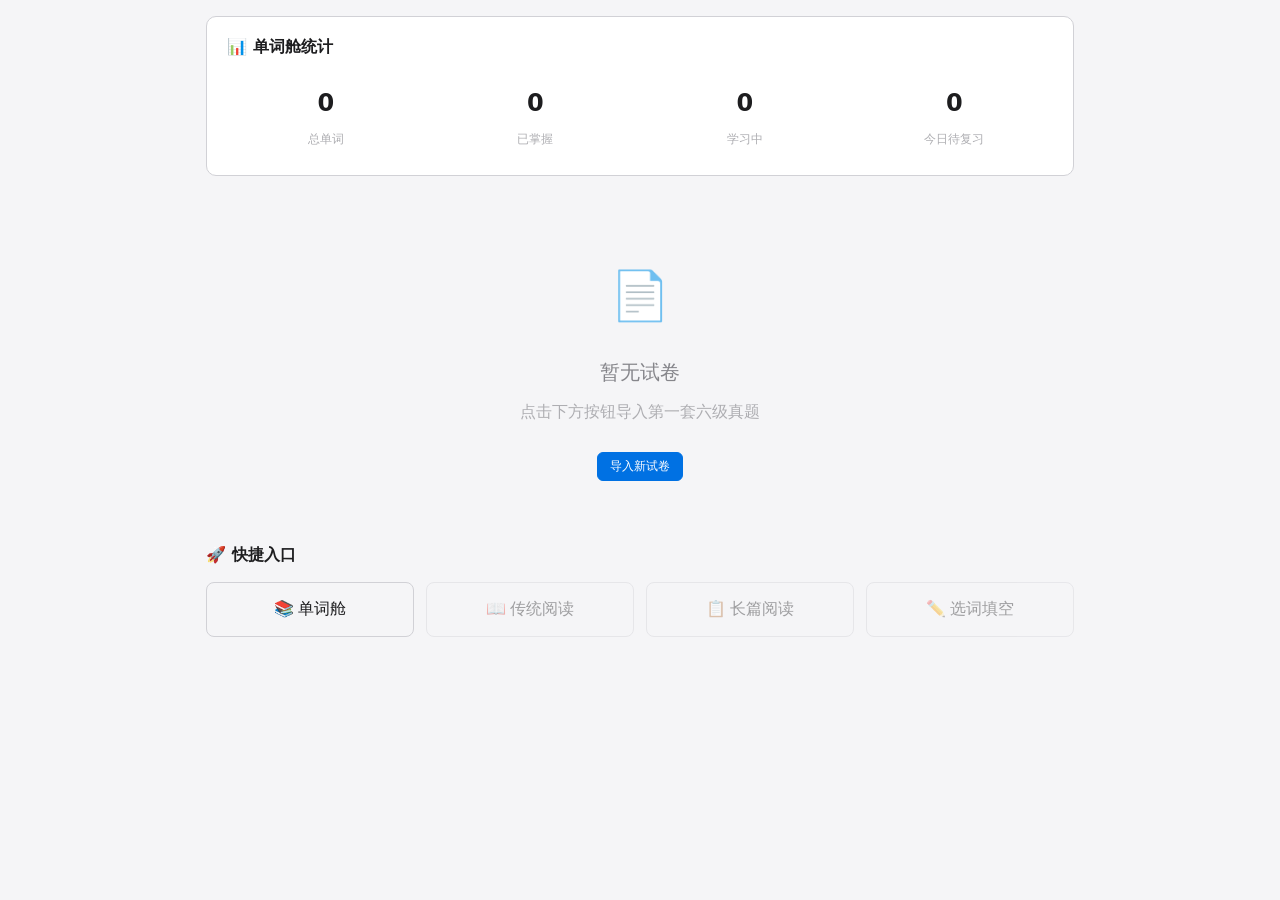
==== cet6-reading-platform/app.html @ dff2dc9e "refactor: SPA 平台整合 - 新建 app.html 作为唯一入口，hash 路由驱动 SPA 架构 - 新增 AppController 中央路由调度器 - 新增 CET6Shell 共" ====
<!DOCTYPE html>
<html lang="zh-CN">
<head>
  <meta charset="UTF-8">
  <meta name="viewport" content="width=device-width, initial-scale=1.0">
  <title>六级阅读突击手</title>
  <link rel="stylesheet" href="assets/css/theme.css">
  <link rel="stylesheet" href="assets/css/layout.css">
  <link rel="stylesheet" href="assets/css/longread.css">
  <link rel="stylesheet" href="assets/css/cloze.css">
  <link rel="stylesheet" href="assets/css/vocab.css">
  <style>
    .home-container {
      max-width: 900px;
      margin: 0 auto;
      padding: 16px;
    }
    .home-stats-bar {
      padding: 16px 20px;
      margin-bottom: 16px;
    }
    .stats-title {
      font-size: 16px;
      font-weight: 600;
      margin-bottom: 12px;
      color: var(--text1);
    }
    .stats-grid {
      display: grid;
      grid-template-columns: repeat(4, 1fr);
      gap: 12px;
    }
    .stat-item {
      text-align: center;
      padding: 8px;
      background: var(--bg2);
      border-radius: 6px;
    }
    .stat-num {
      font-size: 24px;
      font-weight: 700;
      color: var(--primary);
    }
    .stat-label {
      font-size: 12px;
      color: var(--text3);
      margin-top: 4px;
    }
    .home-section {
      margin-bottom: 24px;
    }
    .section-title {
      font-size: 16px;
      font-weight: 600;
      margin-bottom: 12px;
      color: var(--text1);
    }
    .exam-cards {
      display: grid;
      grid-template-columns: repeat(auto-fill, minmax(220px, 1fr));
      gap: 12px;
    }
    .exam-card {
      border: 1px solid var(--border);
      border-radius: 8px;
      padding: 16px;
      background: var(--bg1);
      cursor: pointer;
      transition: all 0.2s;
    }
    .exam-card:hover {
      border-color: var(--primary);
      box-shadow: 0 2px 8px rgba(0,0,0,0.08);
    }
    .exam-card.import-card {
      border: 2px dashed var(--border);
      background: var(--bg2);
    }
    .exam-card.import-card:hover {
      border-color: var(--primary);
      background: var(--bg1);
    }
    .exam-card-title {
      font-size: 15px;
      font-weight: 600;
      color: var(--text1);
      margin-bottom: 6px;
    }
    .exam-card-meta {
      font-size: 13px;
      color: var(--text3);
      margin-bottom: 10px;
    }
    .exam-card-modules {
      display: flex;
      flex-wrap: wrap;
      gap: 4px;
    }
    .module-tag {
      font-size: 11px;
      padding: 2px 6px;
      border-radius: 4px;
      background: var(--bg2);
      color: var(--text2);
    }
    .module-tag.reading {
      background: #e3f2fd;
      color: #1976d2;
    }
    .module-tag.matching {
      background: #e8f5e9;
      color: #388e3c;
    }
    .module-tag.cloze {
      background: #fff3e0;
      color: #f57c00;
    }
    .home-empty {
      text-align: center;
      padding: 60px 20px;
      color: var(--text3);
    }
    .empty-icon {
      font-size: 48px;
      margin-bottom: 16px;
    }
    .empty-title {
      font-size: 20px;
      margin-bottom: 8px;
      color: var(--text2);
    }
    .empty-desc {
      margin-bottom: 24px;
    }
    .quick-buttons {
      display: flex;
      flex-wrap: wrap;
      gap: 12px;
    }
    .quick-btn {
      flex: 1;
      min-width: 140px;
      padding: 16px;
      font-size: 16px;
      border: 1px solid var(--border);
      border-radius: 8px;
      background: var(--bg1);
      cursor: pointer;
      transition: all 0.2s;
      color: var(--text1);
    }
    .quick-btn:hover:not(:disabled) {
      border-color: var(--primary);
      background: var(--primary);
      color: white;
    }
    .quick-btn:disabled {
      opacity: 0.4;
      cursor: not-allowed;
    }
    .import-page {
      max-width: 800px;
      margin: 0 auto;
      padding: 16px;
    }
    .import-content {
      margin-top: 12px;
    }
    .import-section {
      border: 1px solid var(--border);
      border-radius: 8px;
      margin-bottom: 12px;
      overflow: hidden;
    }
    .import-section.collapsed .section-body {
      display: none;
    }
    .section-header {
      padding: 14px 16px;
      background: var(--bg2);
      cursor: pointer;
      display: flex;
      justify-content: space-between;
      align-items: center;
    }
    .section-header:hover {
      background: var(--bg3);
    }
    .section-header .section-title {
      margin: 0;
      font-weight: 600;
    }
    .toggle-icon {
      font-size: 13px;
      color: var(--text3);
    }
    .section-body {
      padding: 16px;
    }
    .form-row {
      display: flex;
      gap: 16px;
    }
    .form-group {
      flex: 1;
      margin-bottom: 16px;
    }
    .form-row .form-group {
      margin-bottom: 0;
    }
    .form-group label {
      display: block;
      font-size: 13px;
      color: var(--text2);
      margin-bottom: 6px;
    }
    .form-group input,
    .form-group textarea {
      width: 100%;
      padding: 8px 10px;
      border: 1px solid var(--border);
      border-radius: 4px;
      background: var(--bg1);
      color: var(--text1);
      font-size: 14px;
      box-sizing: border-box;
    }
    .form-group textarea {
      min-height: 100px;
      resize: vertical;
      font-family: monospace;
    }
    .form-group input:focus,
    .form-group textarea:focus {
      outline: none;
      border-color: var(--primary);
    }
    .processing-page {
      max-width: 500px;
      margin: 60px auto;
      padding: 16px;
    }
    .processing-card {
      padding: 24px;
      text-align: center;
    }
    .processing-title {
      font-size: 18px;
      font-weight: 600;
      margin-bottom: 16px;
      color: var(--text1);
    }
    .progress-bar {
      height: 16px;
      background: var(--bg2);
      border-radius: 8px;
      overflow: hidden;
      margin-bottom: 16px;
    }
    .progress-bar .ok {
      height: 100%;
      background: var(--primary);
      transition: width 0.3s;
      border-radius: 8px;
    }
    .processing-steps {
      text-align: left;
    }
    .processing-step {
      padding: 6px 0;
      font-size: 14px;
      color: var(--text3);
    }
    .processing-step.done {
      color: var(--text1);
    }
    .exam-detail {
      max-width: 800px;
      margin: 0 auto;
      padding: 16px;
    }
    .exam-detail-content {
      margin-top: 12px;
    }
    .exam-modules {
      display: grid;
      grid-template-columns: repeat(auto-fill, minmax(240px, 1fr));
      gap: 16px;
    }
    .module-card {
      border: 1px solid var(--border);
      border-radius: 8px;
      padding: 20px;
      background: var(--bg1);
      cursor: pointer;
      transition: all 0.2s;
    }
    .module-card:hover {
      border-color: var(--primary);
      box-shadow: 0 2px 8px rgba(0,0,0,0.08);
    }
    .module-card.reading {
      border-left: 4px solid #1976d2;
    }
    .module-card.matching {
      border-left: 4px solid #388e3c;
    }
    .module-card.cloze {
      border-left: 4px solid #f57c00;
    }
    .module-card-title {
      font-size: 16px;
      font-weight: 600;
      color: var(--text1);
      margin-bottom: 8px;
    }
    .module-card-status {
      font-size: 13px;
      color: var(--text3);
    }
  </style>
</head>
<body>
  <div id="app-root"></div>
  <script src="assets/js/cet6-utils.js"></script>
  <script src="assets/js/cet6-vocab.js"></script>
  <script src="assets/js/cet6-annotate.js"></script>
  <script src="assets/js/cet6-locateword.js"></script>
  <script src="assets/js/cet6-loader.js"></script>
  <script src="assets/js/cet6-engine.js"></script>
  <script src="assets/js/cet6-longread-engine.js"></script>
  <script src="assets/js/cet6-cloze-engine.js"></script>
  <script src="assets/js/cet6-vocab-engine.js"></script>
  <script src="assets/js/cet6-shell.js"></script>
  <script src="assets/js/app-controller.js"></script>
</body>
</html>
---- cet6-reading-platform/assets/css/theme.css ----
* { box-sizing: border-box; margin: 0; padding: 0; }

:root {
  --bg: #f5f5f7;
  --card: #fff;
  --border: #d1d1d6;
  --text: #1d1d1f;
  --text2: #86868b;
  --text3: #aeaeb2;
  --accent: #0071e3;
  --accent-light: #e8f4fd;
  --success: #34c759;
  --success-light: #e8f5e9;
  --warn: #ff9f0a;
  --warn-light: #fff8e1;
  --error: #ff3b30;
  --error-light: #ffebee;
  --tag-bg: #e8f4fd;
  --tag-border: #b6d4fe;
  --purple: #af52de;
  --purple-light: #f3e5f5;
  --shadow: 0 2px 12px rgba(0,0,0,0.08);
  --shadow-lg: 0 8px 32px rgba(0,0,0,0.15);
  --radius: 10px;
  --radius-sm: 6px;
}

@media (prefers-color-scheme: dark) {
  :root {
    --bg: #1d1d1f;
    --card: #2d2d2f;
    --border: #424245;
    --text: #f5f5f7;
    --text2: #98989d;
    --text3: #636366;
    --tag-bg: rgba(10,132,255,0.15);
    --tag-border: #0a84ff;
    --accent: #0a84ff;
    --accent-light: rgba(10,132,255,0.12);
    --purple-light: rgba(175,82,222,0.15);
    --success-light: rgba(52,199,89,0.15);
    --warn-light: rgba(255,159,10,0.12);
    --error-light: rgba(255,59,48,0.12);
    --shadow: 0 2px 12px rgba(0,0,0,0.3);
    --shadow-lg: 0 8px 32px rgba(0,0,0,0.4);
  }
}

html, body { height: 100%; }

body {
  font-family: -apple-system, BlinkMacSystemFont, "Segoe UI", "Microsoft YaHei", system-ui, sans-serif;
  background: var(--bg);
  color: var(--text);
  line-height: 1.8;
}

::-webkit-scrollbar { width: 6px; height: 6px; }
::-webkit-scrollbar-track { background: transparent; }
::-webkit-scrollbar-thumb { background: var(--border); border-radius: 3px; }
::-webkit-scrollbar-thumb:hover { background: var(--text3); }
---- cet6-reading-platform/assets/css/layout.css ----
.header {
  background: var(--card);
  border-bottom: 1px solid var(--border);
  padding: 12px 20px;
  display: flex;
  justify-content: space-between;
  align-items: center;
  flex-shrink: 0;
  flex-wrap: wrap;
  gap: 8px;
}
.header h1 { font-size: 16px; font-weight: 600; }
.header .meta { font-size: 12px; color: var(--text2); }
.header .header-actions { display: flex; gap: 8px; align-items: center; }

.tabs {
  display: flex;
  gap: 4px;
  padding: 8px 20px;
  background: var(--card);
  border-bottom: 1px solid var(--border);
  flex-shrink: 0;
  overflow-x: auto;
}
.tab {
  padding: 6px 14px;
  border-radius: var(--radius-sm);
  border: 1px solid var(--border);
  background: var(--card);
  cursor: pointer;
  font-size: 12px;
  font-weight: 500;
  white-space: nowrap;
  transition: all 0.15s;
  color: var(--text2);
}
.tab:hover { border-color: var(--accent); color: var(--text); }
.tab.active { background: var(--accent); color: #fff; border-color: var(--accent); }
.tab .badge { font-size: 10px; opacity: 0.7; margin-left: 2px; }

.main {
  flex: 1;
  display: flex;
  gap: 16px;
  padding: 16px 20px;
  overflow: hidden;
  min-height: 0;
}
.content { flex: 2; overflow-y: auto; min-width: 0; padding-right: 4px; }
.sidebar {
  flex: 1;
  min-width: 220px;
  max-width: 320px;
  display: flex;
  flex-direction: column;
  gap: 10px;
}

.phase { display: none; }
.phase.active { display: block; }

.card {
  background: var(--card);
  border: 1px solid var(--border);
  border-radius: var(--radius);
  padding: 16px;
  margin-bottom: 10px;
}
.card-title {
  font-weight: 600;
  font-size: 14px;
  margin-bottom: 10px;
  display: flex;
  justify-content: space-between;
  align-items: center;
  flex-wrap: wrap;
  gap: 6px;
}

.tag {
  font-size: 10px;
  padding: 2px 8px;
  border-radius: 4px;
  font-weight: 500;
  display: inline-block;
}
.tag-blue { background: var(--tag-bg); color: var(--accent); }
.tag-green { background: var(--success-light); color: #2e7d32; }
.tag-orange { background: var(--warn-light); color: #f57f17; }
.tag-red { background: var(--error-light); color: #c62828; }
.tag-detail { background: #e3f2fd; color: #1565c0; }
.tag-infer { background: #fce4ec; color: #c62828; }
.tag-main { background: var(--success-light); color: #2e7d32; }
.tag-attitude { background: var(--warn-light); color: #e65100; }

.passage { font-size: 14px; line-height: 2; }
.passage p { margin-bottom: 12px; }

.para-number {
  display: inline-flex;
  align-items: center;
  justify-content: center;
  font-size: 9px;
  font-weight: 700;
  color: var(--accent);
  background: var(--tag-bg);
  width: 20px;
  height: 20px;
  border-radius: 50%;
  margin-right: 8px;
  flex-shrink: 0;
  vertical-align: middle;
  position: relative;
  top: -1px;
}

.annotated {
  text-decoration: underline;
  text-decoration-color: #ff9800;
  text-decoration-thickness: 2px;
  text-underline-offset: 2px;
  cursor: pointer;
  position: relative;
  background: rgba(255, 152, 0, 0.08);
  border-radius: 2px;
  transition: background 0.2s;
}
.annotated:hover { background: rgba(255, 152, 0, 0.18); }

.annotated-tip {
  font-size: 9px;
  color: #e65100;
  vertical-align: super;
  line-height: 1;
  margin-left: 1px;
  font-style: normal;
  font-weight: 600;
  cursor: default;
}
.annotated-tip:hover {
  background: var(--warn-light);
  border-radius: 2px;
  padding: 0 2px;
}

.sentence-tag {
  display: inline-block;
  font-size: 10px;
  padding: 0 5px;
  border-radius: 3px;
  background: var(--tag-bg);
  color: var(--accent);
  margin-right: 4px;
  font-weight: 500;
}

.options-grid {
  display: grid;
  grid-template-columns: 1fr 1fr;
  gap: 6px;
  font-size: 13px;
}
.option-item {
  padding: 8px 12px;
  background: #f5f5f7;
  border-radius: var(--radius-sm);
  border: 2px solid transparent;
  cursor: pointer;
  transition: all 0.15s;
}
.option-item:hover { background: #e8e8ed; }
.option-item.selected { background: #d4edda; border-color: var(--success); font-weight: 500; }
.option-item.wrong { background: var(--error-light); border-color: var(--error); text-decoration: line-through; color: #999; }
.option-item.correct { background: #d4edda; border-color: var(--success); font-weight: 500; }

.mono {
  font-size: 12px;
  color: var(--text2);
  font-style: italic;
  margin-top: 8px;
  padding-top: 8px;
  border-top: 1px solid var(--border);
}

.center-box {
  background: var(--success-light);
  border: 1px solid var(--success);
  border-radius: var(--radius);
  padding: 14px;
  margin-bottom: 10px;
  font-size: 13px;
}
.center-box .label { font-weight: 600; margin-bottom: 4px; color: #2e7d32; }

.instruction-box {
  background: var(--accent-light);
  border-left: 4px solid var(--accent);
  padding: 12px 16px;
  margin-bottom: 14px;
  border-radius: 0 var(--radius-sm) var(--radius-sm) 0;
  font-size: 13px;
  color: var(--accent);
}

.locator {
  display: flex;
  gap: 6px;
  margin-bottom: 10px;
  flex-wrap: wrap;
}
.locator-item {
  background: var(--card);
  border: 1px solid var(--warn);
  border-radius: var(--radius-sm);
  padding: 6px 12px;
  font-size: 12px;
  flex: 1;
  text-align: center;
  min-width: 140px;
}

.analysis-box {
  background: var(--card);
  border: 1px solid var(--warn);
  border-left: 4px solid var(--warn);
  border-radius: 0 var(--radius-sm) var(--radius-sm) 0;
  padding: 14px;
  margin-bottom: 10px;
  font-size: 13px;
}

.tip-box {
  background: var(--warn-light);
  border: 1px solid var(--warn);
  border-radius: var(--radius-sm);
  padding: 12px;
  margin: 12px 0;
  font-size: 13px;
  color: #795548;
}

.progress-bar {
  height: 8px;
  background: #e0e0e0;
  border-radius: 4px;
  overflow: hidden;
  display: flex;
}
.progress-bar .ok { background: var(--success); }
.progress-bar .fail { background: var(--error); }

.score-display {
  display: flex;
  align-items: center;
  gap: 12px;
  margin-bottom: 12px;
}
.score-num {
  font-size: 36px;
  font-weight: 700;
  color: var(--success);
}
.score-desc { font-size: 14px; color: var(--text2); }

.answer-row {
  display: flex;
  align-items: center;
  gap: 8px;
  font-size: 13px;
  padding: 6px 10px;
  background: var(--success-light);
  border: 1px solid var(--success);
  border-radius: var(--radius-sm);
  margin-bottom: 4px;
}
.answer-row .qn { font-weight: 600; min-width: 28px; color: #2e7d32; }
.answer-row .ans-text { flex: 1; }
.answer-row .ans-tip { font-size: 11px; color: var(--text2); }

.skill-grid {
  display: grid;
  grid-template-columns: 1fr 1fr;
  gap: 6px;
}
.skill-item {
  background: var(--card);
  border: 1px solid var(--border);
  border-radius: var(--radius-sm);
  padding: 10px;
  text-align: center;
  font-size: 12px;
}
.skill-item .num { font-weight: 600; font-size: 18px; color: var(--accent); }

.vocab-grid {
  display: grid;
  grid-template-columns: 1fr 1fr 1fr;
  gap: 4px;
  font-size: 12px;
}
.vocab-grid-item {
  background: #f8f9fa;
  border-radius: 4px;
  padding: 4px 8px;
  text-align: center;
}

.review-item {
  background: var(--card);
  border: 1px solid var(--border);
  border-left: 4px solid var(--accent);
  border-radius: 0 var(--radius-sm) var(--radius-sm) 0;
  padding: 14px;
  margin-bottom: 10px;
  font-size: 13px;
}
.review-item strong { color: var(--accent); }

.vocab-panel {
  background: var(--card);
  border: 1px solid var(--border);
  border-radius: var(--radius);
  padding: 12px;
  display: flex;
  flex-direction: column;
  max-height: 50%;
  overflow: hidden;
}
.vocab-panel .title {
  font-weight: 600;
  font-size: 13px;
  margin-bottom: 8px;
  display: flex;
  justify-content: space-between;
  align-items: center;
  flex-shrink: 0;
}
.vocab-panel .title .count { color: var(--accent); }
.vocab-list { flex: 1; overflow-y: auto; min-height: 60px; }
.vocab-item {
  background: #f8f9fa;
  border-radius: var(--radius-sm);
  padding: 6px 8px;
  margin-bottom: 4px;
  font-size: 12px;
  border-left: 3px solid var(--accent);
  display: flex;
  justify-content: space-between;
  align-items: center;
}
.vocab-item .word { font-weight: 600; font-size: 13px; }
.vocab-item .src { font-size: 10px; color: var(--text2); }
.vocab-item .del { color: var(--error); cursor: pointer; font-size: 11px; padding: 2px 4px; }
.vocab-empty { color: var(--text3); font-size: 12px; text-align: center; padding: 20px; }

.summary-panel {
  background: var(--card);
  border: 1px solid var(--border);
  border-radius: var(--radius);
  padding: 12px;
}

.annotate-panel {
  background: var(--card);
  border: 1px solid var(--border);
  border-radius: var(--radius);
  padding: 12px;
  display: flex;
  flex-direction: column;
  max-height: 40%;
  overflow: hidden;
}
.annotate-panel .title {
  font-weight: 600;
  font-size: 13px;
  margin-bottom: 6px;
  display: flex;
  justify-content: space-between;
  align-items: center;
  flex-shrink: 0;
}
.annotate-panel .title .count { color: var(--warn); }
.annotate-list { flex: 1; overflow-y: auto; min-height: 50px; }
.annotate-item {
  background: rgba(255, 152, 0, 0.08);
  border-radius: var(--radius-sm);
  padding: 6px 8px;
  margin-bottom: 4px;
  font-size: 12px;
  border-left: 3px solid #ff9800;
  display: flex;
  justify-content: space-between;
  align-items: flex-start;
}
.annotate-item .a-text { font-weight: 600; font-size: 12px; }
.annotate-item .a-para { font-size: 10px; color: var(--text2); }
.annotate-item .a-note { font-size: 10px; color: #e65100; margin-top: 2px; }
.annotate-item .del { color: var(--error); cursor: pointer; font-size: 11px; padding: 2px 4px; flex-shrink: 0; }
.annotate-empty { color: var(--text3); font-size: 12px; text-align: center; padding: 16px; }

.btn {
  padding: 5px 12px;
  border-radius: var(--radius-sm);
  border: 1px solid var(--border);
  background: var(--card);
  cursor: pointer;
  font-size: 12px;
  font-weight: 500;
  color: var(--text);
  transition: all 0.15s;
}
.btn:hover { border-color: var(--accent); }
.btn-accent { background: var(--accent); color: #fff; border-color: var(--accent); }
.btn-accent:hover { opacity: 0.9; }
.btn-danger { color: var(--error); border-color: var(--error); }
.btn-danger:hover { background: var(--error-light); }

#word-popup {
  display: none;
  position: fixed;
  background: var(--card);
  border: 1px solid var(--border);
  border-radius: var(--radius);
  padding: 12px 16px;
  box-shadow: var(--shadow-lg);
  z-index: 999;
  font-size: 13px;
  min-width: 260px;
}
#word-popup .selected-text { font-weight: 600; margin-bottom: 8px; word-break: break-all; font-size: 14px; }
#word-popup .popup-input {
  width: 100%;
  padding: 6px 8px;
  border: 1px solid var(--border);
  border-radius: var(--radius-sm);
  font-size: 12px;
  background: var(--card);
  color: var(--text);
  margin-bottom: 8px;
  outline: none;
}
#word-popup .popup-input:focus { border-color: var(--accent); }
#word-popup .btn-group { display: flex; gap: 6px; flex-wrap: wrap; }
#word-popup .btn-row { display: flex; gap: 6px; margin-top: 4px; }
#word-popup .btn-add { background: var(--accent); color: #fff; border: none; padding: 6px 12px; border-radius: var(--radius-sm); cursor: pointer; font-size: 12px; font-weight: 500; }
#word-popup .btn-add:hover { opacity: 0.9; }
#word-popup .btn-annotate { background: var(--warn); color: #fff; border: none; padding: 6px 12px; border-radius: var(--radius-sm); cursor: pointer; font-size: 12px; font-weight: 500; }
#word-popup .btn-annotate:hover { opacity: 0.9; }
#word-popup .btn-underline { background: #ff9800; color: #fff; border: none; padding: 6px 12px; border-radius: var(--radius-sm); cursor: pointer; font-size: 12px; font-weight: 500; }
#word-popup .btn-underline:hover { opacity: 0.9; }
#word-popup .btn-cancel { background: #f0f0f0; color: var(--text2); border: none; padding: 6px 12px; border-radius: var(--radius-sm); cursor: pointer; font-size: 12px; }
#word-popup .popup-hint { font-size: 10px; color: var(--text3); margin-top: 4px; }

@media (max-width: 768px) {
  .main { flex-direction: column; padding: 10px; }
  .sidebar { max-width: none; min-width: 0; }
  .options-grid { grid-template-columns: 1fr; }
  .header { padding: 10px; }
  .tabs { padding: 6px 10px; }
  .skills-grid { grid-template-columns: 1fr; }
  .vocab-grid { grid-template-columns: 1fr 1fr; }
}
---- cet6-reading-platform/assets/css/longread.css ----
.timer-bar {
  background: var(--card);
  border-bottom: 1px solid var(--border);
  padding: 10px 20px;
  display: flex;
  align-items: center;
  gap: 16px;
  flex-shrink: 0;
}
.timer-main {
  font-size: 28px;
  font-weight: 700;
  font-variant-numeric: tabular-nums;
  color: var(--accent);
  min-width: 70px;
}
.timer-main.warning { color: var(--warn); }
.timer-main.danger { color: var(--error); animation: timer-pulse 1s infinite; }
@keyframes timer-pulse {
  0%, 100% { opacity: 1; }
  50% { opacity: 0.5; }
}
.timer-info {
  font-size: 12px;
  color: var(--text2);
  flex: 1;
}
.timer-info .segment {
  margin-right: 12px;
}
.timer-actions {
  display: flex;
  gap: 6px;
}

.per-question-timer {
  font-size: 11px;
  color: var(--text3);
  min-width: 40px;
  text-align: right;
}
.per-question-timer.over { color: var(--error); font-weight: 600; }

.giveup-hint {
  display: none;
  font-size: 11px;
  color: var(--warn);
  font-weight: 500;
  margin-left: 8px;
}
.giveup-hint.show { display: inline; }

.matching-layout {
  display: flex;
  gap: 16px;
  flex: 1;
  padding: 12px 20px;
  overflow: hidden;
  min-height: 0;
}
.matching-passage {
  flex: 1;
  overflow-y: auto;
  padding-right: 8px;
  min-width: 0;
}
.matching-options {
  flex: 1;
  overflow-y: auto;
  min-width: 300px;
  max-width: 480px;
}

.para-block {
  background: var(--card);
  border: 1px solid var(--border);
  border-radius: var(--radius);
  padding: 12px 16px;
  margin-bottom: 8px;
  transition: all 0.2s;
  position: relative;
}
.para-block.active {
  border-color: var(--accent);
  background: var(--accent-light);
}
.para-block.matched {
  border-color: var(--success);
  background: var(--success-light);
}
.para-badge {
  display: inline-flex;
  align-items: center;
  justify-content: center;
  width: 28px;
  height: 28px;
  border-radius: 50%;
  background: var(--tag-bg);
  color: var(--accent);
  font-weight: 700;
  font-size: 13px;
  margin-right: 10px;
  flex-shrink: 0;
}
.para-block.matched .para-badge {
  background: var(--success-light);
  color: #2e7d32;
}
.para-matched-tags {
  display: inline-flex;
  gap: 4px;
  margin-left: 8px;
  font-size: 10px;
}
.para-matched-tag {
  background: var(--success);
  color: #fff;
  padding: 1px 6px;
  border-radius: 3px;
  font-weight: 600;
}
.para-header {
  display: flex;
  align-items: center;
  margin-bottom: 6px;
}
.para-text {
  font-size: 13px;
  line-height: 1.9;
  color: var(--text);
}

.option-match-card {
  background: var(--card);
  border: 1px solid var(--border);
  border-radius: var(--radius);
  padding: 12px;
  margin-bottom: 8px;
  transition: all 0.15s;
}
.option-match-card.matched {
  border-color: var(--success);
  background: var(--success-light);
}
.option-match-card.gave-up {
  border-color: var(--warn);
  background: var(--warn-light);
  opacity: 0.7;
}
.option-match-card.overtime {
  border-color: var(--error);
  border-style: dashed;
}
.option-match-id {
  font-weight: 700;
  font-size: 14px;
  color: var(--accent);
  margin-bottom: 6px;
  display: flex;
  justify-content: space-between;
  align-items: center;
}
.option-match-id .id-num { font-size: 16px; }
.option-match-text {
  font-size: 13px;
  line-height: 1.7;
  margin-bottom: 10px;
  color: var(--text);
}
.option-match-status {
  font-size: 10px;
  padding: 2px 6px;
  border-radius: 3px;
  font-weight: 500;
}
.option-match-status.matched-status { background: var(--success-light); color: #2e7d32; }
.option-match-status.gaveup-status { background: var(--warn-light); color: #f57f17; }
.option-match-status.overtime-status { background: var(--error-light); color: #c62828; }
.option-match-status.pending-status { background: #f0f0f0; color: var(--text2); }

.para-selector {
  display: flex;
  gap: 4px;
  flex-wrap: wrap;
}
.para-select-btn {
  width: 32px;
  height: 32px;
  border-radius: var(--radius-sm);
  border: 2px solid var(--border);
  background: var(--card);
  cursor: pointer;
  font-weight: 600;
  font-size: 13px;
  color: var(--text);
  transition: all 0.15s;
  display: flex;
  align-items: center;
  justify-content: center;
}
.para-select-btn:hover { border-color: var(--accent); color: var(--accent); }
.para-select-btn.selected {
  background: var(--success);
  color: #fff;
  border-color: var(--success);
}
.para-select-btn.disabled {
  opacity: 0.4;
  cursor: not-allowed;
}
.giveup-btn {
  padding: 4px 12px;
  border-radius: var(--radius-sm);
  border: 1px solid var(--warn);
  background: var(--card);
  cursor: pointer;
  font-size: 11px;
  color: var(--warn);
  font-weight: 500;
  transition: all 0.15s;
  margin-left: 4px;
}
.giveup-btn:hover { background: var(--warn-light); }
.giveup-btn.active { background: var(--warn); color: #fff; }
.giveup-btn.undo {
  border-color: var(--success);
  color: var(--success);
}
.giveup-btn.undo:hover { background: var(--success-light); }

.location-tags {
  display: flex;
  gap: 4px;
  flex-wrap: wrap;
  margin-bottom: 8px;
}
.location-tag {
  font-size: 10px;
  padding: 2px 8px;
  border-radius: 10px;
  font-weight: 500;
}
.location-tag.proper { background: #e3f2fd; color: #1565c0; }
.location-tag.normal { background: #e8f5e9; color: #2e7d32; }
.location-tag.comp { background: #fff8e1; color: #f57f17; }

.timing-chart {
  display: flex;
  align-items: flex-end;
  gap: 6px;
  height: 160px;
  padding: 10px 0;
  border-bottom: 1px solid var(--border);
  margin-bottom: 12px;
}
.timing-bar-group {
  flex: 1;
  display: flex;
  flex-direction: column;
  align-items: center;
  gap: 4px;
}
.timing-bar {
  width: 100%;
  max-width: 40px;
  border-radius: 4px 4px 0 0;
  transition: height 0.3s;
  min-height: 4px;
  position: relative;
}
.timing-bar.normal { background: var(--success); }
.timing-bar.warn { background: var(--warn); }
.timing-bar.danger { background: var(--error); }
.timing-bar.gaveup { background: #e0e0e0; }
.timing-bar-label {
  font-size: 10px;
  color: var(--text2);
  text-align: center;
}
.timing-bar-value {
  font-size: 9px;
  color: var(--text3);
  text-align: center;
}

.giveup-summary {
  background: var(--card);
  border: 1px solid var(--warn);
  border-radius: var(--radius);
  padding: 14px;
  margin-bottom: 10px;
}
.giveup-summary .title {
  font-weight: 600;
  font-size: 14px;
  color: #f57f17;
  margin-bottom: 8px;
}
.giveup-item {
  display: flex;
  justify-content: space-between;
  align-items: center;
  padding: 6px 0;
  border-bottom: 1px solid var(--border);
  font-size: 13px;
}
.giveup-item:last-child { border-bottom: none; }
.giveup-item .reason { font-size: 11px; color: var(--text2); }

.synonym-box {
  background: var(--card);
  border: 1px solid var(--border);
  border-left: 4px solid var(--accent);
  border-radius: 0 var(--radius-sm) var(--radius-sm) 0;
  padding: 10px 14px;
  margin: 6px 0;
  font-size: 13px;
}
.synonym-box .map-item {
  display: flex;
  gap: 8px;
  padding: 4px 0;
  font-size: 12px;
}
.synonym-box .opt-text { color: var(--accent); font-weight: 500; }
.synonym-box .arrow-icon { color: var(--text3); }
.synonym-box .para-text { color: var(--success); font-weight: 500; }

.highlight-proper { background: rgba(21,101,192,0.12); padding: 0 2px; border-radius: 2px; }
.highlight-number { background: rgba(46,125,50,0.12); padding: 0 2px; border-radius: 2px; }
.highlight-comp { background: rgba(245,127,23,0.12); padding: 0 2px; border-radius: 2px; }

.passage-scroll {
  max-height: 400px;
  overflow-y: auto;
  padding-right: 4px;
}

.option-analysis-card {
  background: var(--bg);
  border: 1px solid var(--border);
  border-radius: var(--radius);
  padding: 12px 14px;
  margin-bottom: 8px;
}
.option-analysis-header {
  display: flex;
  align-items: center;
  gap: 8px;
  margin-bottom: 6px;
}
.option-analysis-header .id-num {
  font-size: 16px;
  font-weight: 700;
  color: var(--accent);
}
.option-analysis-header .location-tags {
  margin-bottom: 0;
}
.option-analysis-text {
  font-size: 13px;
  line-height: 1.7;
  color: var(--text);
  margin-bottom: 8px;
}
.thinking-prompt {
  font-size: 12px;
  line-height: 1.7;
  color: var(--text2);
  background: var(--card);
  border: 1px solid var(--border);
  border-left: 3px solid var(--accent);
  border-radius: 0 var(--radius-sm) var(--radius-sm) 0;
  padding: 8px 12px;
  margin-top: 4px;
}
.overall-analysis {
  font-size: 13px;
  line-height: 1.8;
  color: var(--text);
  padding: 8px 0;
}

.locate-highlight {
  background: rgba(255, 235, 59, 0.35);
  padding: 1px 3px;
  border-radius: 2px;
  font-weight: 500;
}

.locateword-panel {
  background: var(--card);
  border: 1px solid var(--border);
  border-radius: var(--radius);
  padding: 10px;
  margin-bottom: 8px;
}
.locateword-panel .title {
  display: flex;
  justify-content: space-between;
  align-items: center;
  font-weight: 600;
  font-size: 13px;
  margin-bottom: 6px;
}
.locateword-panel .count {
  font-size: 11px;
  color: var(--text3);
  font-weight: 400;
}
.locateword-list {
  max-height: 120px;
  overflow-y: auto;
}
.locateword-empty {
  font-size: 11px;
  color: var(--text3);
  text-align: center;
  padding: 8px;
}
.locateword-item {
  display: flex;
  justify-content: space-between;
  align-items: center;
  padding: 3px 0;
  font-size: 12px;
  border-bottom: 1px solid var(--border);
}
.locateword-item:last-child { border-bottom: none; }
.locateword-item .lw-id {
  font-weight: 600;
  color: var(--accent);
  margin-right: 6px;
  font-size: 10px;
}
.locateword-item .lw-word {
  color: var(--text);
}
.locateword-item .del {
  cursor: pointer;
  color: var(--text3);
  font-size: 12px;
  padding: 0 4px;
}
.locateword-item .del:hover { color: var(--error); }

.matched-para-toggle {
  font-size: 11px;
  color: var(--accent);
  cursor: pointer;
  padding: 4px 0;
  margin-bottom: 4px;
  user-select: none;
}
.matched-para-toggle:hover {
  text-decoration: underline;
}
.matched-para-content {
  margin-bottom: 8px;
}

.locate-compare {
  margin-top: 6px;
  padding-top: 6px;
  border-top: 1px dashed var(--border);
}
.locate-compare-tag {
  display: inline-block;
  font-size: 10px;
  padding: 1px 5px;
  border-radius: 3px;
  margin: 1px 2px;
}
.locate-compare-tag.user {
  background: rgba(255, 235, 59, 0.3);
  color: #f57f17;
}
.locate-compare-tag.correct {
  background: rgba(46, 125, 50, 0.1);
  color: #2e7d32;
}

.locate-stat-item {
  display: flex;
  align-items: center;
  gap: 8px;
  padding: 6px 0;
  border-bottom: 1px solid var(--border);
  font-size: 12px;
}
.locate-stat-item:last-child { border-bottom: none; }
.locate-stat-id {
  font-weight: 600;
  color: var(--accent);
  min-width: 36px;
}
.locate-stat-words {
  flex: 1;
  display: flex;
  gap: 4px;
  flex-wrap: wrap;
}
.locate-stat-tag {
  font-size: 10px;
  padding: 1px 6px;
  border-radius: 3px;
}
.locate-stat-tag.hit {
  background: var(--success-light);
  color: #2e7d32;
}
.locate-stat-tag.miss {
  background: #fff5f5;
  color: #c62828;
}
.locate-stat-result {
  font-size: 11px;
  color: var(--text2);
  white-space: nowrap;
}
.locate-stat-summary {
  margin-top: 8px;
  padding-top: 8px;
  border-top: 1px solid var(--border);
  font-size: 12px;
  color: var(--text2);
  font-weight: 500;
}

.btn-locateword {
  padding: 6px 12px;
  border-radius: var(--radius-sm);
  border: 1px solid #f9a825;
  background: #fff8e1;
  cursor: pointer;
  font-size: 12px;
  color: #f57f17;
  font-weight: 500;
  transition: all 0.15s;
}
.btn-locateword:hover {
  background: #fff176;
  border-color: #f57f17;
}

@media (max-width: 900px) {
  .matching-layout { flex-direction: column; }
  .matching-options { max-width: none; }
}
---- cet6-reading-platform/assets/css/cloze.css ----
.bank-grid {
  display: grid;
  grid-template-columns: repeat(5, 1fr);
  gap: 8px;
  margin-bottom: 16px;
}
.bank-item {
  background: var(--card);
  border: 2px solid var(--border);
  border-radius: var(--radius);
  padding: 10px 8px;
  cursor: pointer;
  transition: all 0.15s;
  display: flex;
  flex-direction: column;
  align-items: center;
  gap: 4px;
  position: relative;
}
.bank-item:hover {
  border-color: var(--accent);
  background: var(--accent-light);
}
.bank-item.selected {
  border-color: var(--success);
  background: var(--success-light);
  opacity: 0.6;
  cursor: default;
}
.bank-item .letter {
  display: inline-flex;
  align-items: center;
  justify-content: center;
  width: 24px;
  height: 24px;
  border-radius: 50%;
  background: var(--tag-bg);
  color: var(--accent);
  font-weight: 700;
  font-size: 12px;
  flex-shrink: 0;
}
.bank-item.selected .letter {
  background: var(--success);
  color: #fff;
}
.bank-item .word-text {
  font-weight: 600;
  font-size: 13px;
  color: var(--text);
  text-align: center;
  word-break: break-all;
}
.bank-item .word-meaning {
  font-size: 10px;
  color: var(--text2);
  text-align: center;
  line-height: 1.3;
  max-height: 24px;
  overflow: hidden;
}
.bank-item .bank-analysis {
  font-size: 9px;
  color: var(--text3);
  text-align: center;
  line-height: 1.3;
  max-height: 22px;
  overflow: hidden;
  font-style: italic;
}
.bank-item .pos-tag {
  font-size: 10px;
  padding: 1px 6px;
  border-radius: 3px;
  font-weight: 500;
}
.bank-item .pos-tag.pos-n {
  background: #e8f5e9;
  color: #2e7d32;
}
.bank-item .pos-tag.pos-v {
  background: #e3f2fd;
  color: #1565c0;
}
.bank-item .pos-tag.pos-adj {
  background: #fff3e0;
  color: #e65100;
}
.bank-item .pos-tag.pos-adv {
  background: #f3e5f5;
  color: #7b1fa2;
}
.bank-item .pos-tag.pos-other {
  background: #f5f5f5;
  color: #616161;
}

.blank-slot {
  display: inline-block;
  min-width: 80px;
  padding: 2px 10px;
  border-bottom: 2px solid var(--accent);
  cursor: pointer;
  font-size: 13px;
  font-weight: 500;
  color: var(--text3);
  text-align: center;
  transition: all 0.15s;
  border-radius: 2px;
  vertical-align: baseline;
  margin: 0 2px;
}
.blank-slot:hover {
  background: var(--accent-light);
  border-bottom-color: var(--accent);
}
.blank-slot.filled {
  color: var(--accent);
  border-bottom-color: var(--accent);
  background: var(--accent-light);
  font-weight: 600;
}
.blank-slot.correct {
  color: #2e7d32;
  border-bottom-color: var(--success);
  background: var(--success-light);
}
.blank-slot.conflict {
  color: #fff;
  border-bottom-color: var(--error);
  background: var(--error);
  font-weight: 600;
  animation: conflict-pulse 0.8s ease-in-out infinite alternate;
}
@keyframes conflict-pulse {
  from { opacity: 0.85; }
  to { opacity: 1; }
}

.answer-detail {
  background: var(--card);
  border: 1px solid var(--border);
  border-radius: var(--radius);
  padding: 12px 14px;
  margin-bottom: 8px;
}
.answer-detail .detail-header {
  display: flex;
  justify-content: space-between;
  align-items: center;
  margin-bottom: 6px;
  flex-wrap: wrap;
  gap: 4px;
}
.answer-detail .detail-blank {
  font-weight: 700;
  font-size: 15px;
  color: var(--accent);
}
.answer-detail .detail-result {
  font-size: 11px;
  padding: 2px 8px;
  border-radius: 3px;
  font-weight: 500;
}
.answer-detail .detail-result.correct-result {
  background: var(--success-light);
  color: #2e7d32;
}
.answer-detail .detail-result.wrong-result {
  background: var(--error-light);
  color: #c62828;
}
.answer-detail .detail-compare {
  font-size: 13px;
  margin-bottom: 4px;
  display: flex;
  gap: 12px;
  flex-wrap: wrap;
}
.answer-detail .detail-compare .user-ans {
  color: var(--text2);
}
.answer-detail .detail-compare .correct-ans {
  color: #2e7d32;
  font-weight: 600;
}
.answer-detail .detail-tip {
  font-size: 12px;
  color: var(--text2);
  line-height: 1.7;
  margin-top: 4px;
  padding-top: 4px;
  border-top: 1px dashed var(--border);
}

.word-card {
  background: var(--card);
  border: 1px solid var(--border);
  border-radius: var(--radius);
  padding: 16px;
  margin-bottom: 12px;
}
.word-card .wc-header {
  display: flex;
  justify-content: space-between;
  align-items: center;
  margin-bottom: 10px;
  flex-wrap: wrap;
  gap: 6px;
}
.word-card .wc-word {
  font-size: 20px;
  font-weight: 700;
  color: var(--text);
}
.word-card .wc-pos {
  font-size: 11px;
  padding: 2px 8px;
  border-radius: 3px;
  font-weight: 500;
}
.word-card .wc-meaning {
  font-size: 14px;
  color: var(--text2);
  margin-bottom: 12px;
}
.word-card .root-visual {
  background: var(--bg);
  border: 1px solid var(--border);
  border-radius: var(--radius-sm);
  padding: 10px 14px;
  margin-bottom: 10px;
  font-size: 15px;
  font-weight: 600;
  letter-spacing: 0.5px;
}
.word-card .root-visual .root-prefix {
  color: #e65100;
  font-weight: 700;
}
.word-card .root-visual .root-core {
  color: #c62828;
  font-weight: 700;
}
.word-card .root-visual .root-suffix {
  color: #1565c0;
  font-weight: 700;
}
.word-card .root-visual .root-sep {
  color: var(--text3);
  margin: 0 2px;
}
.word-card .root-explanation {
  font-size: 12px;
  color: var(--text2);
  line-height: 1.7;
  margin-bottom: 10px;
}
.word-card .cognate-list {
  display: flex;
  gap: 6px;
  flex-wrap: wrap;
  margin-bottom: 10px;
}
.word-card .cognate-list .cognate-tag {
  font-size: 11px;
  padding: 2px 8px;
  border-radius: 3px;
  background: var(--tag-bg);
  color: var(--accent);
  font-weight: 500;
}
.word-card .exam-sentence {
  background: var(--bg);
  border-left: 3px solid var(--accent);
  border-radius: 0 var(--radius-sm) var(--radius-sm) 0;
  padding: 8px 12px;
  margin-bottom: 10px;
  font-size: 13px;
  line-height: 1.8;
  color: var(--text);
}
.word-card .exam-sentence b {
  color: var(--accent);
}
.word-card .collocations {
  display: flex;
  gap: 6px;
  flex-wrap: wrap;
  margin-bottom: 10px;
}
.word-card .collocations .col-tag {
  font-size: 11px;
  padding: 2px 8px;
  border-radius: 3px;
  background: var(--warn-light);
  color: #f57f17;
  font-weight: 500;
}
.word-card .mnemonic-box {
  background: #f3e5f5;
  border: 1px solid #ce93d8;
  border-radius: var(--radius-sm);
  padding: 10px 14px;
  margin-bottom: 12px;
  font-size: 13px;
  line-height: 1.7;
  color: #6a1b9a;
}
.word-card .add-vocab-btn {
  display: inline-flex;
  align-items: center;
  gap: 4px;
  padding: 6px 14px;
  border-radius: var(--radius-sm);
  border: 1px solid var(--accent);
  background: var(--accent);
  color: #fff;
  cursor: pointer;
  font-size: 12px;
  font-weight: 500;
  transition: all 0.15s;
}
.word-card .add-vocab-btn:hover {
  opacity: 0.9;
}
.word-card .add-vocab-btn.added {
  background: var(--success);
  border-color: var(--success);
  cursor: default;
}

.cloze-passage-sentences {
  background: var(--card);
  border: 1px solid var(--border);
  border-radius: var(--radius);
  padding: 16px;
  margin-bottom: 12px;
  font-size: 14px;
  line-height: 2.0;
}
.para-group {
  margin-bottom: 16px;
}
.para-group:last-child {
  margin-bottom: 0;
}
.sentence-card {
  background: var(--bg);
  border: 1px solid var(--border);
  border-radius: var(--radius-sm);
  padding: 12px 14px;
  margin-bottom: 10px;
}
.sentence-card:last-child {
  margin-bottom: 0;
}
.sentence-text {
  font-size: 14px;
  line-height: 2.2;
  margin-bottom: 8px;
}
.sentence-analysis {
  background: #f3e5f5;
  border-left: 3px solid #7b1fa2;
  border-radius: 0 var(--radius-sm) var(--radius-sm) 0;
  padding: 10px 14px;
  font-size: 12px;
  line-height: 1.8;
  color: #4a148c;
}
.sentence-plain {
  display: block;
  font-size: 14px;
  line-height: 2.0;
  margin-bottom: 6px;
  color: var(--text);
}

.bank-selector-overlay {
  position: fixed;
  inset: 0;
  background: rgba(0,0,0,0.4);
  z-index: 1000;
  display: flex;
  align-items: center;
  justify-content: center;
  animation: fadeIn 0.15s ease;
}
@keyframes fadeIn {
  from { opacity: 0; }
  to { opacity: 1; }
}
.bank-selector-modal {
  background: var(--card);
  border-radius: var(--radius);
  box-shadow: 0 8px 32px rgba(0,0,0,0.2);
  width: 90%;
  max-width: 520px;
  max-height: 80vh;
  overflow-y: auto;
  animation: slideUp 0.2s ease;
}
@keyframes slideUp {
  from { transform: translateY(20px); opacity: 0; }
  to { transform: translateY(0); opacity: 1; }
}
.modal-header {
  display: flex;
  align-items: center;
  justify-content: space-between;
  padding: 14px 18px;
  border-bottom: 1px solid var(--border);
  font-size: 15px;
  font-weight: 700;
  color: var(--accent);
  position: sticky;
  top: 0;
  background: var(--card);
  z-index: 1;
}
.modal-close {
  background: none;
  border: none;
  font-size: 18px;
  color: var(--text3);
  cursor: pointer;
  padding: 2px 6px;
  border-radius: 4px;
  transition: all 0.15s;
}
.modal-close:hover {
  background: var(--bg);
  color: var(--error);
}
.modal-bank-list {
  padding: 12px 18px;
  display: flex;
  flex-direction: column;
  gap: 12px;
}
.modal-pos-group {
}
.modal-pos-title {
  font-size: 12px;
  font-weight: 600;
  color: var(--text2);
  margin-bottom: 6px;
  padding-bottom: 4px;
  border-bottom: 1px solid var(--border);
}
.modal-bank-item {
  display: flex;
  align-items: center;
  gap: 10px;
  padding: 10px 12px;
  border-radius: var(--radius-sm);
  cursor: pointer;
  transition: all 0.12s;
  border: 1px solid transparent;
}
.modal-bank-item:hover {
  background: var(--accent-light);
  border-color: var(--accent);
}
.modal-bank-item.selected {
  background: var(--success-light);
  border-color: var(--success);
  cursor: default;
}
.m-letter {
  display: inline-flex;
  align-items: center;
  justify-content: center;
  width: 26px;
  height: 26px;
  border-radius: 50%;
  background: var(--tag-bg);
  color: var(--accent);
  font-weight: 700;
  font-size: 12px;
  flex-shrink: 0;
}
.modal-bank-item.selected .m-letter {
  background: var(--success);
  color: #fff;
}
.m-word {
  font-weight: 600;
  font-size: 14px;
  color: var(--text);
  min-width: 80px;
}
.m-pos {
  font-size: 10px;
  padding: 1px 6px;
  border-radius: 3px;
  font-weight: 500;
  flex-shrink: 0;
}
.m-pos.pos-n { background: #e8f5e9; color: #2e7d32; }
.m-pos.pos-v { background: #e3f2fd; color: #1565c0; }
.m-pos.pos-adj { background: #fff3e0; color: #e65100; }
.m-pos.pos-adv { background: #f3e5f5; color: #7b1fa2; }
.m-pos.pos-other { background: #f5f5f5; color: #616161; }
.m-meaning {
  font-size: 12px;
  color: var(--text2);
  flex: 1;
  text-align: right;
}
.modal-footer {
  padding: 12px 18px;
  border-top: 1px solid var(--border);
  text-align: center;
}
.modal-remove-btn {
  background: none;
  border: 1px solid var(--error);
  color: var(--error);
  padding: 6px 16px;
  border-radius: var(--radius-sm);
  cursor: pointer;
  font-size: 12px;
  font-weight: 500;
  transition: all 0.15s;
}
.modal-remove-btn:hover {
  background: var(--error);
  color: #fff;
}

.bank-section-title {
  font-size: 12px;
  font-weight: 600;
  color: var(--text2);
  margin-bottom: 6px;
  margin-top: 10px;
}
.bank-section-title:first-child {
  margin-top: 0;
}

.cloze-score-bar {
  display: flex;
  align-items: center;
  gap: 16px;
  margin-bottom: 16px;
}
.cloze-score-bar .score-big {
  font-size: 36px;
  font-weight: 700;
  color: var(--success);
}
.cloze-score-bar .score-label {
  font-size: 14px;
  color: var(--text2);
}

@media (max-width: 900px) {
  .bank-grid {
    grid-template-columns: repeat(3, 1fr);
  }
}
@media (max-width: 600px) {
  .bank-grid {
    grid-template-columns: repeat(2, 1fr);
  }
}
---- cet6-reading-platform/assets/css/vocab.css ----
.stats-bar {
  display: flex;
  gap: 12px;
  padding: 10px 20px;
  background: var(--card);
  border-bottom: 1px solid var(--border);
  flex-shrink: 0;
  overflow-x: auto;
}
.stats-item {
  display: flex;
  flex-direction: column;
  align-items: center;
  min-width: 70px;
  padding: 6px 12px;
  border-radius: var(--radius-sm);
  background: var(--bg);
}
.stats-item .num {
  font-size: 22px;
  font-weight: 700;
  color: var(--accent);
  line-height: 1.2;
}
.stats-item .label {
  font-size: 10px;
  color: var(--text2);
  margin-top: 2px;
}
.stats-item.mastered .num { color: var(--success); }
.stats-item.review .num { color: var(--warn); }
.stats-item.unknown .num { color: var(--error); }

.vocab-filter {
  display: flex;
  gap: 8px;
  padding: 10px 0;
  align-items: center;
  flex-wrap: wrap;
}
.vocab-filter input {
  flex: 1;
  min-width: 160px;
  padding: 6px 10px;
  border: 1px solid var(--border);
  border-radius: var(--radius-sm);
  font-size: 12px;
  background: var(--card);
  color: var(--text);
  outline: none;
}
.vocab-filter input:focus { border-color: var(--accent); }
.vocab-filter .filter-btns {
  display: flex;
  gap: 4px;
}
.vocab-filter .filter-btn {
  padding: 4px 10px;
  border-radius: var(--radius-sm);
  border: 1px solid var(--border);
  background: var(--card);
  cursor: pointer;
  font-size: 11px;
  font-weight: 500;
  color: var(--text2);
  transition: all 0.15s;
}
.vocab-filter .filter-btn:hover { border-color: var(--accent); color: var(--text); }
.vocab-filter .filter-btn.active { background: var(--accent); color: #fff; border-color: var(--accent); }

.vocab-list {
  display: flex;
  flex-direction: column;
  gap: 10px;
}

.vocab-word-card {
  background: var(--card);
  border: 1px solid var(--border);
  border-radius: var(--radius);
  padding: 16px;
  transition: all 0.15s;
}
.vocab-word-card:hover { box-shadow: var(--shadow); }

.vocab-word-card .word-header {
  display: flex;
  align-items: baseline;
  gap: 8px;
  flex-wrap: wrap;
  margin-bottom: 10px;
}
.vocab-word-card .word-header .word-text {
  font-size: 20px;
  font-weight: 700;
  color: var(--accent);
}
.vocab-word-card .word-header .word-pos {
  font-size: 13px;
  color: var(--text2);
  font-style: italic;
}
.vocab-word-card .word-header .word-meaning {
  font-size: 14px;
  font-weight: 500;
  color: var(--text);
}
.vocab-word-card .word-header .word-source {
  font-size: 10px;
  color: var(--text3);
  margin-left: auto;
}

.vocab-word-card .root-section {
  background: var(--accent-light);
  border-radius: var(--radius-sm);
  padding: 10px 12px;
  margin-bottom: 10px;
}
.vocab-word-card .root-section .root-title {
  font-size: 11px;
  font-weight: 600;
  color: var(--accent);
  margin-bottom: 6px;
}
.vocab-word-card .root-visual {
  display: flex;
  gap: 4px;
  align-items: center;
  flex-wrap: wrap;
  margin-bottom: 6px;
}
.vocab-word-card .root-visual .root-part {
  padding: 3px 10px;
  border-radius: 4px;
  font-size: 13px;
  font-weight: 600;
}
.vocab-word-card .root-visual .root-part.prefix {
  background: #e3f2fd;
  color: #1565c0;
}
.vocab-word-card .root-visual .root-part.root {
  background: #fff3e0;
  color: #e65100;
}
.vocab-word-card .root-visual .root-part.suffix {
  background: #e8f5e9;
  color: #2e7d32;
}
.vocab-word-card .root-visual .root-sep {
  color: var(--text3);
  font-size: 12px;
}
.vocab-word-card .root-section .root-explanation {
  font-size: 12px;
  color: var(--text2);
}

.vocab-word-card .cognate-tags {
  display: flex;
  gap: 4px;
  flex-wrap: wrap;
  margin-bottom: 10px;
}
.vocab-word-card .cognate-tags .cognate-tag {
  font-size: 11px;
  padding: 2px 8px;
  border-radius: 4px;
  background: var(--tag-bg);
  color: var(--accent);
  font-weight: 500;
}

.vocab-word-card .sentence-section {
  background: var(--bg);
  border-left: 3px solid var(--accent);
  border-radius: 0 var(--radius-sm) var(--radius-sm) 0;
  padding: 8px 12px;
  margin-bottom: 10px;
  font-size: 13px;
  line-height: 1.7;
  color: var(--text);
}
.vocab-word-card .sentence-section .section-label {
  font-size: 10px;
  font-weight: 600;
  color: var(--accent);
  margin-bottom: 4px;
}

.vocab-word-card .collocation-section {
  margin-bottom: 10px;
}
.vocab-word-card .collocation-section .section-label {
  font-size: 10px;
  font-weight: 600;
  color: var(--text2);
  margin-bottom: 4px;
}
.vocab-word-card .collocation-section .collocation-item {
  display: inline-block;
  font-size: 12px;
  padding: 2px 8px;
  border-radius: 4px;
  background: var(--warn-light);
  color: #f57f17;
  margin: 2px 4px 2px 0;
  font-weight: 500;
}

.vocab-word-card .mnemonic-section {
  background: var(--success-light);
  border-radius: var(--radius-sm);
  padding: 8px 12px;
  margin-bottom: 10px;
  font-size: 12px;
  color: #2e7d32;
}
.vocab-word-card .mnemonic-section .section-label {
  font-weight: 600;
  margin-right: 6px;
}

.vocab-word-card .mastery-bar {
  display: flex;
  gap: 3px;
  margin-bottom: 10px;
}
.vocab-word-card .mastery-bar .mastery-seg {
  flex: 1;
  height: 6px;
  border-radius: 3px;
  background: var(--border);
  transition: background 0.2s;
}
.vocab-word-card .mastery-bar .mastery-seg.filled { background: var(--success); }
.vocab-word-card .mastery-bar .mastery-seg.filled.partial { background: var(--warn); }

.vocab-word-card .action-btns {
  display: flex;
  gap: 6px;
  flex-wrap: wrap;
}
.vocab-word-card .action-btns .action-btn {
  padding: 5px 14px;
  border-radius: var(--radius-sm);
  border: 1px solid var(--border);
  background: var(--card);
  cursor: pointer;
  font-size: 12px;
  font-weight: 500;
  transition: all 0.15s;
}
.vocab-word-card .action-btns .action-btn:hover { opacity: 0.85; }
.vocab-word-card .action-btns .action-btn.btn-mastered {
  background: var(--success);
  color: #fff;
  border-color: var(--success);
}
.vocab-word-card .action-btns .action-btn.btn-forgot {
  background: var(--error);
  color: #fff;
  border-color: var(--error);
}
.vocab-word-card .action-btns .action-btn.btn-review {
  background: var(--accent);
  color: #fff;
  border-color: var(--accent);
}

.ebbinghaus-timeline {
  display: flex;
  align-items: center;
  gap: 0;
  padding: 16px 0;
  overflow-x: auto;
}
.ebbinghaus-node {
  display: flex;
  flex-direction: column;
  align-items: center;
  min-width: 80px;
  padding: 10px 12px;
  border-radius: var(--radius-sm);
  background: var(--card);
  border: 1px solid var(--border);
  cursor: pointer;
  transition: all 0.15s;
  position: relative;
}
.ebbinghaus-node::after {
  content: '';
  position: absolute;
  right: -20px;
  top: 50%;
  width: 20px;
  height: 2px;
  background: var(--border);
}
.ebbinghaus-node:last-child::after { display: none; }
.ebbinghaus-node:hover { border-color: var(--accent); }
.ebbinghaus-node.active {
  background: var(--accent);
  border-color: var(--accent);
  color: #fff;
}
.ebbinghaus-node .node-label {
  font-size: 11px;
  font-weight: 600;
  margin-bottom: 4px;
}
.ebbinghaus-node .node-count {
  font-size: 18px;
  font-weight: 700;
  color: var(--accent);
}
.ebbinghaus-node.active .node-count { color: #fff; }
.ebbinghaus-node .node-day {
  font-size: 10px;
  color: var(--text3);
  margin-top: 2px;
}
.ebbinghaus-node.active .node-day { color: rgba(255,255,255,0.7); }

.quiz-area {
  background: var(--card);
  border: 1px solid var(--border);
  border-radius: var(--radius);
  padding: 20px;
}
.quiz-area .quiz-mode-selector {
  display: flex;
  gap: 6px;
  margin-bottom: 16px;
}
.quiz-area .quiz-mode-btn {
  padding: 6px 14px;
  border-radius: var(--radius-sm);
  border: 1px solid var(--border);
  background: var(--card);
  cursor: pointer;
  font-size: 12px;
  font-weight: 500;
  color: var(--text2);
  transition: all 0.15s;
}
.quiz-area .quiz-mode-btn:hover { border-color: var(--accent); color: var(--text); }
.quiz-area .quiz-mode-btn.active { background: var(--accent); color: #fff; border-color: var(--accent); }

.quiz-question {
  font-size: 20px;
  font-weight: 700;
  text-align: center;
  padding: 20px 0;
  color: var(--text);
}
.quiz-question .quiz-hint {
  font-size: 13px;
  font-weight: 400;
  color: var(--text2);
  margin-top: 4px;
}

.quiz-options {
  display: grid;
  grid-template-columns: 1fr 1fr;
  gap: 8px;
  margin-bottom: 16px;
}
.quiz-option {
  padding: 12px 16px;
  border-radius: var(--radius-sm);
  border: 2px solid var(--border);
  background: var(--card);
  cursor: pointer;
  font-size: 14px;
  transition: all 0.15s;
  text-align: center;
}
.quiz-option:hover { border-color: var(--accent); background: var(--accent-light); }
.quiz-option.correct {
  background: var(--success-light);
  border-color: var(--success);
  color: #2e7d32;
  font-weight: 600;
}
.quiz-option.wrong {
  background: var(--error-light);
  border-color: var(--error);
  color: #c62828;
  text-decoration: line-through;
}

.quiz-input {
  width: 100%;
  padding: 12px 16px;
  border: 2px solid var(--border);
  border-radius: var(--radius-sm);
  font-size: 18px;
  text-align: center;
  background: var(--card);
  color: var(--text);
  outline: none;
  transition: border-color 0.15s;
}
.quiz-input:focus { border-color: var(--accent); }
.quiz-input.correct { border-color: var(--success); background: var(--success-light); }
.quiz-input.wrong { border-color: var(--error); background: var(--error-light); }

.quiz-result {
  text-align: center;
  padding: 16px;
  border-radius: var(--radius-sm);
  margin-top: 12px;
  font-size: 14px;
  font-weight: 600;
}
.quiz-result.correct-result {
  background: var(--success-light);
  color: #2e7d32;
}
.quiz-result.wrong-result {
  background: var(--error-light);
  color: #c62828;
}
.quiz-result .correct-answer {
  font-size: 13px;
  font-weight: 400;
  margin-top: 4px;
  color: var(--text2);
}

.progress-ring {
  display: inline-flex;
  align-items: center;
  justify-content: center;
  position: relative;
}
.progress-ring svg {
  transform: rotate(-90deg);
}
.progress-ring .ring-text {
  position: absolute;
  font-size: 18px;
  font-weight: 700;
  color: var(--accent);
}
.progress-ring .ring-label {
  position: absolute;
  font-size: 10px;
  color: var(--text2);
  bottom: calc(50% - 22px);
}

.calendar-grid {
  display: grid;
  grid-template-columns: repeat(7, 1fr);
  gap: 3px;
}
.calendar-cell {
  aspect-ratio: 1;
  border-radius: 3px;
  background: var(--bg);
  border: 1px solid var(--border);
  display: flex;
  align-items: center;
  justify-content: center;
  font-size: 9px;
  color: var(--text3);
  transition: all 0.15s;
  cursor: default;
  position: relative;
}
.calendar-cell.l1 { background: rgba(52,199,89,0.15); }
.calendar-cell.l2 { background: rgba(52,199,89,0.3); }
.calendar-cell.l3 { background: rgba(52,199,89,0.5); }
.calendar-cell.l4 { background: rgba(52,199,89,0.7); color: #fff; }
.calendar-cell.today { border: 2px solid var(--accent); }
.calendar-cell .cell-tip {
  display: none;
  position: absolute;
  bottom: 110%;
  left: 50%;
  transform: translateX(-50%);
  background: var(--card);
  border: 1px solid var(--border);
  border-radius: var(--radius-sm);
  padding: 4px 8px;
  font-size: 10px;
  color: var(--text);
  white-space: nowrap;
  box-shadow: var(--shadow);
  z-index: 10;
}
.calendar-cell:hover .cell-tip { display: block; }

.source-stats {
  display: flex;
  gap: 10px;
  flex-wrap: wrap;
}
.source-stats .source-item {
  flex: 1;
  min-width: 120px;
  background: var(--card);
  border: 1px solid var(--border);
  border-radius: var(--radius-sm);
  padding: 12px;
  text-align: center;
}
.source-stats .source-item .source-name {
  font-size: 12px;
  color: var(--text2);
  margin-bottom: 4px;
}
.source-stats .source-item .source-count {
  font-size: 22px;
  font-weight: 700;
  color: var(--accent);
}
.source-stats .source-item .source-label {
  font-size: 10px;
  color: var(--text3);
}

.progress-section {
  background: var(--card);
  border: 1px solid var(--border);
  border-radius: var(--radius);
  padding: 16px;
  margin-bottom: 12px;
}
.progress-section .section-title {
  font-weight: 600;
  font-size: 14px;
  margin-bottom: 12px;
}

.rings-row {
  display: flex;
  gap: 20px;
  justify-content: center;
  flex-wrap: wrap;
  margin-bottom: 16px;
}
.ring-item {
  display: flex;
  flex-direction: column;
  align-items: center;
  gap: 6px;
}
.ring-item .ring-label {
  font-size: 11px;
  color: var(--text2);
}

.ebbinghaus-review-list {
  margin-top: 12px;
}
.ebbinghaus-review-item {
  display: flex;
  align-items: center;
  gap: 10px;
  padding: 8px 12px;
  background: var(--card);
  border: 1px solid var(--border);
  border-radius: var(--radius-sm);
  margin-bottom: 6px;
  font-size: 13px;
}
.ebbinghaus-review-item .review-word {
  font-weight: 600;
  color: var(--accent);
  min-width: 100px;
}
.ebbinghaus-review-item .review-meaning {
  flex: 1;
  color: var(--text2);
  font-size: 12px;
}
.ebbinghaus-review-item .review-stage {
  font-size: 10px;
  padding: 2px 8px;
  border-radius: 4px;
  background: var(--warn-light);
  color: #f57f17;
  font-weight: 500;
}
.ebbinghaus-review-item .review-actions {
  display: flex;
  gap: 4px;
}
.ebbinghaus-review-item .review-actions .r-btn {
  padding: 3px 10px;
  border-radius: 4px;
  border: none;
  cursor: pointer;
  font-size: 11px;
  font-weight: 500;
  color: #fff;
  transition: opacity 0.15s;
}
.ebbinghaus-review-item .review-actions .r-btn:hover { opacity: 0.85; }
.ebbinghaus-review-item .review-actions .r-btn.r-remember { background: var(--success); }
.ebbinghaus-review-item .review-actions .r-btn.r-fuzzy { background: var(--warn); }
.ebbinghaus-review-item .review-actions .r-btn.r-forgot { background: var(--error); }

.quiz-progress-bar {
  display: flex;
  gap: 2px;
  margin-bottom: 12px;
}
.quiz-progress-bar .qp-seg {
  flex: 1;
  height: 4px;
  border-radius: 2px;
  background: var(--border);
}
.quiz-progress-bar .qp-seg.done { background: var(--success); }
.quiz-progress-bar .qp-seg.wrong-seg { background: var(--error); }

.quiz-nav {
  display: flex;
  justify-content: space-between;
  align-items: center;
  margin-top: 12px;
}
.quiz-counter {
  font-size: 12px;
  color: var(--text2);
}

.vocab-empty-state {
  text-align: center;
  padding: 40px 20px;
  color: var(--text3);
  font-size: 14px;
}
.vocab-empty-state .empty-icon {
  font-size: 40px;
  margin-bottom: 12px;
}

@media (max-width: 768px) {
  .stats-bar { gap: 6px; padding: 8px 12px; }
  .stats-item { min-width: 56px; padding: 4px 8px; }
  .stats-item .num { font-size: 18px; }
  .quiz-options { grid-template-columns: 1fr; }
  .ebbinghaus-timeline { padding: 10px 0; }
  .ebbinghaus-node { min-width: 60px; padding: 8px; }
  .ebbinghaus-node::after { width: 12px; right: -12px; }
  .rings-row { gap: 12px; }
  .source-stats { flex-direction: column; }
}
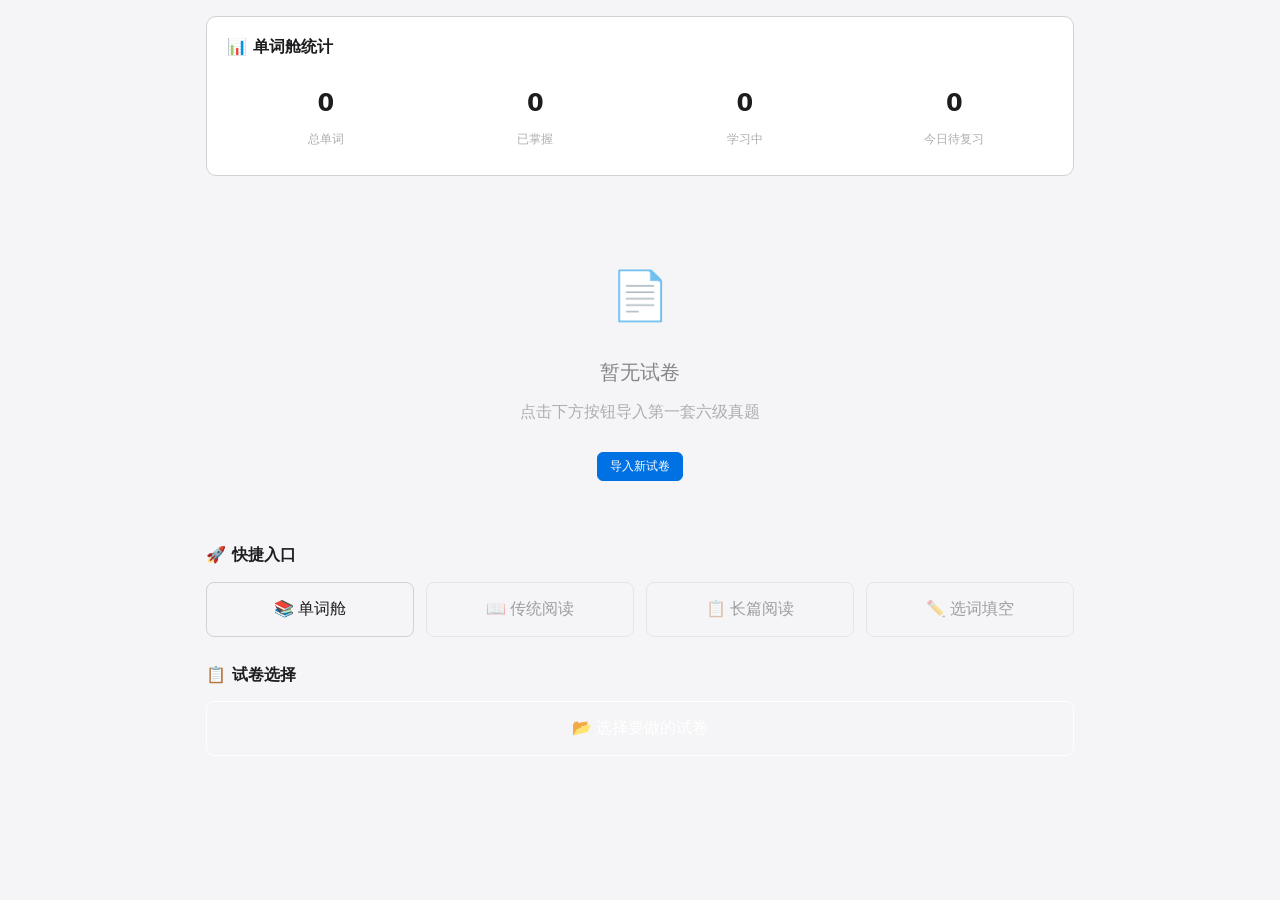
==== commit db6ea642: "refactor: 架构深化 + 6套试卷导入 - 拆分 AppController 为 ImportParser + DataMigrator 模块 - 统一 ProgressStore 持久化，消" ====
--- a/cet6-reading-platform/app.html
+++ b/cet6-reading-platform/app.html
@@ -327,6 +327,9 @@
   <script src="assets/js/cet6-annotate.js"></script>
   <script src="assets/js/cet6-locateword.js"></script>
   <script src="assets/js/cet6-loader.js"></script>
+  <script src="assets/js/cet6-import-parser.js"></script>
+  <script src="assets/js/cet6-data-migrator.js"></script>
+  <script src="assets/js/cet6-progress-store.js"></script>
   <script src="assets/js/cet6-engine.js"></script>
   <script src="assets/js/cet6-longread-engine.js"></script>
   <script src="assets/js/cet6-cloze-engine.js"></script>
